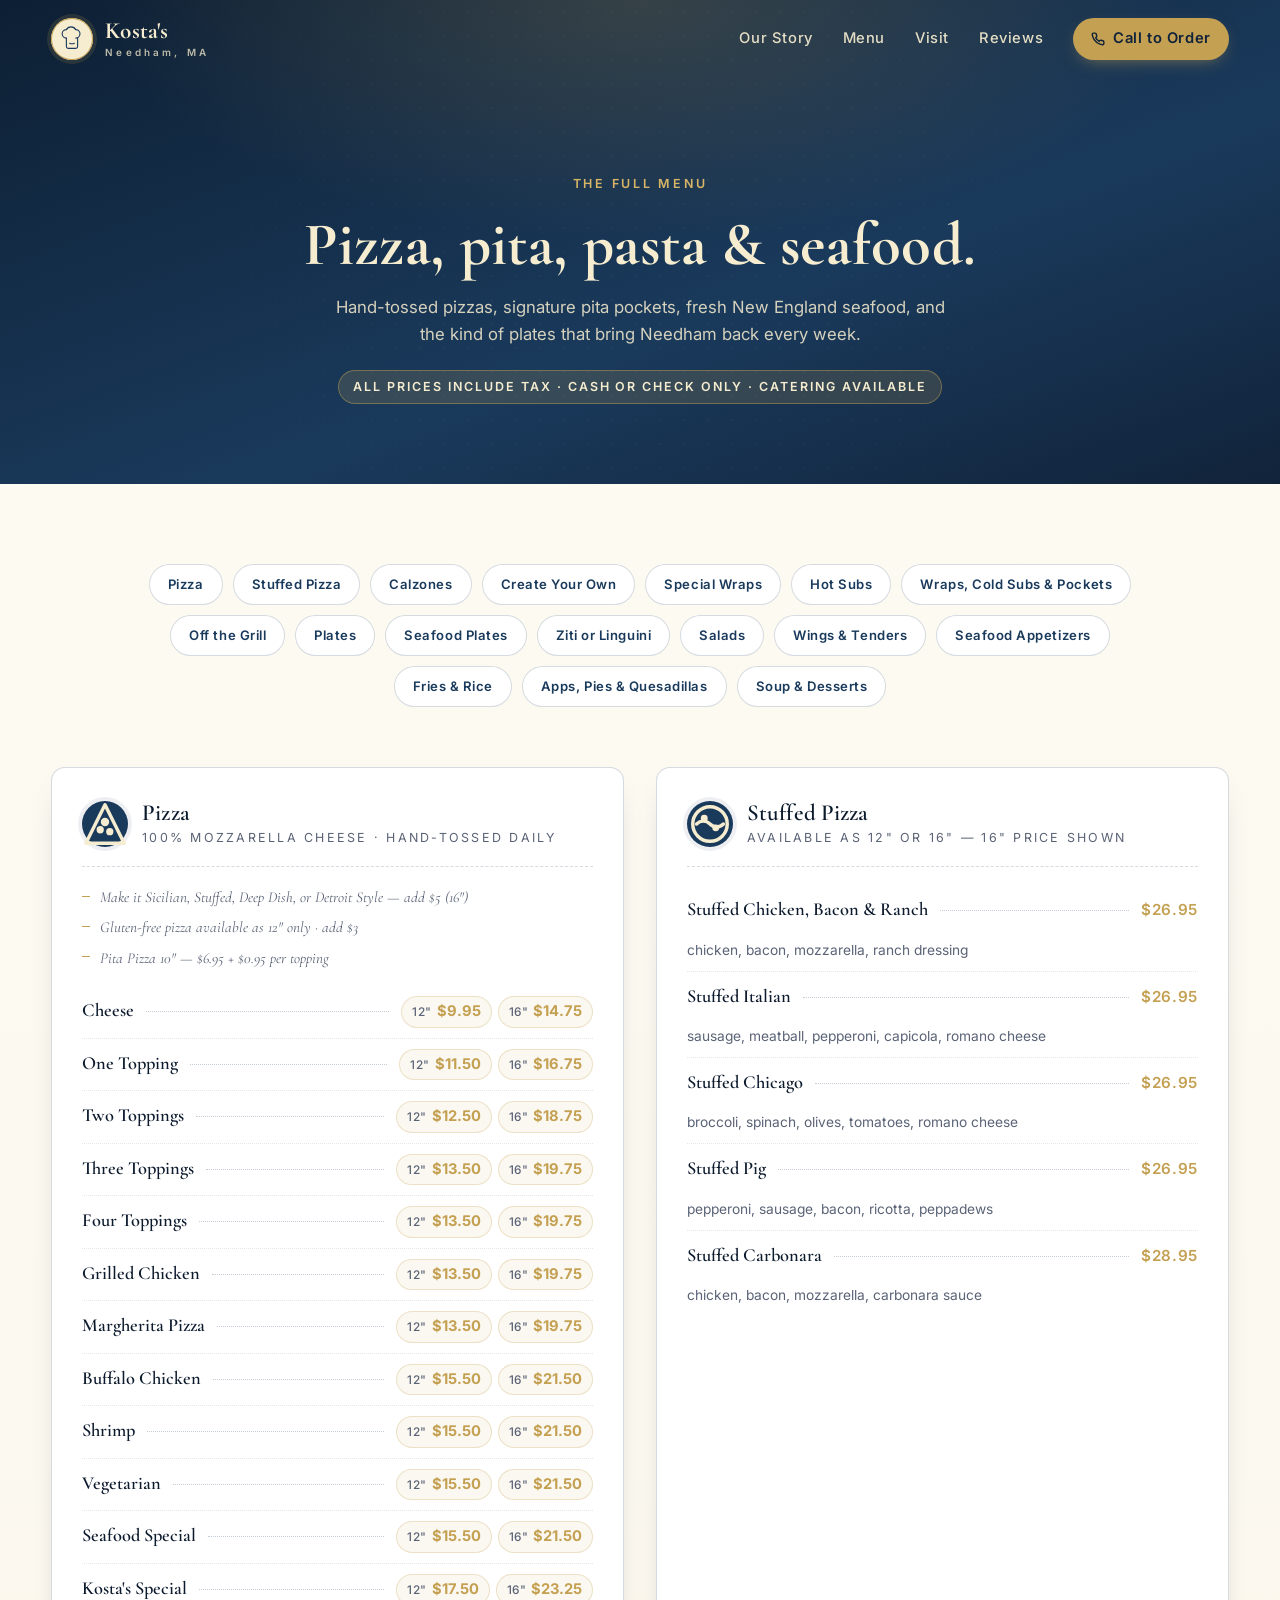
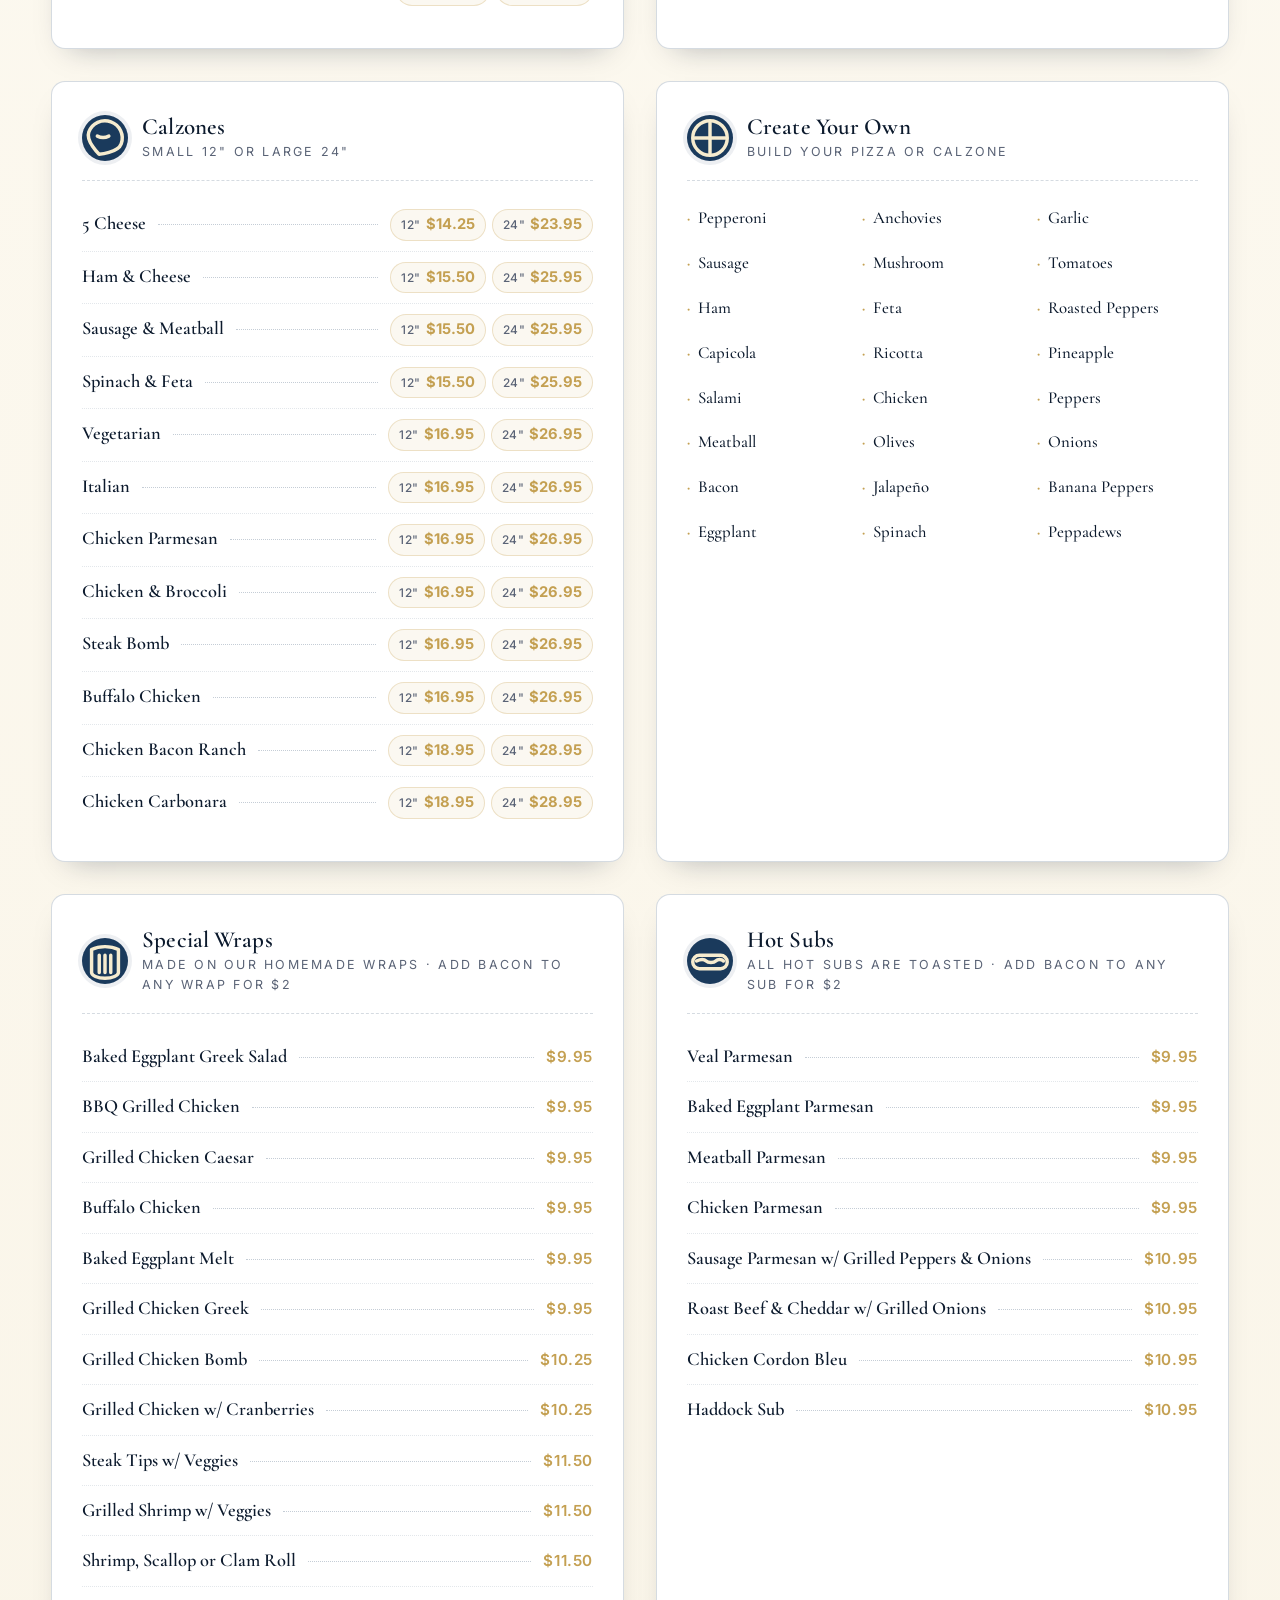
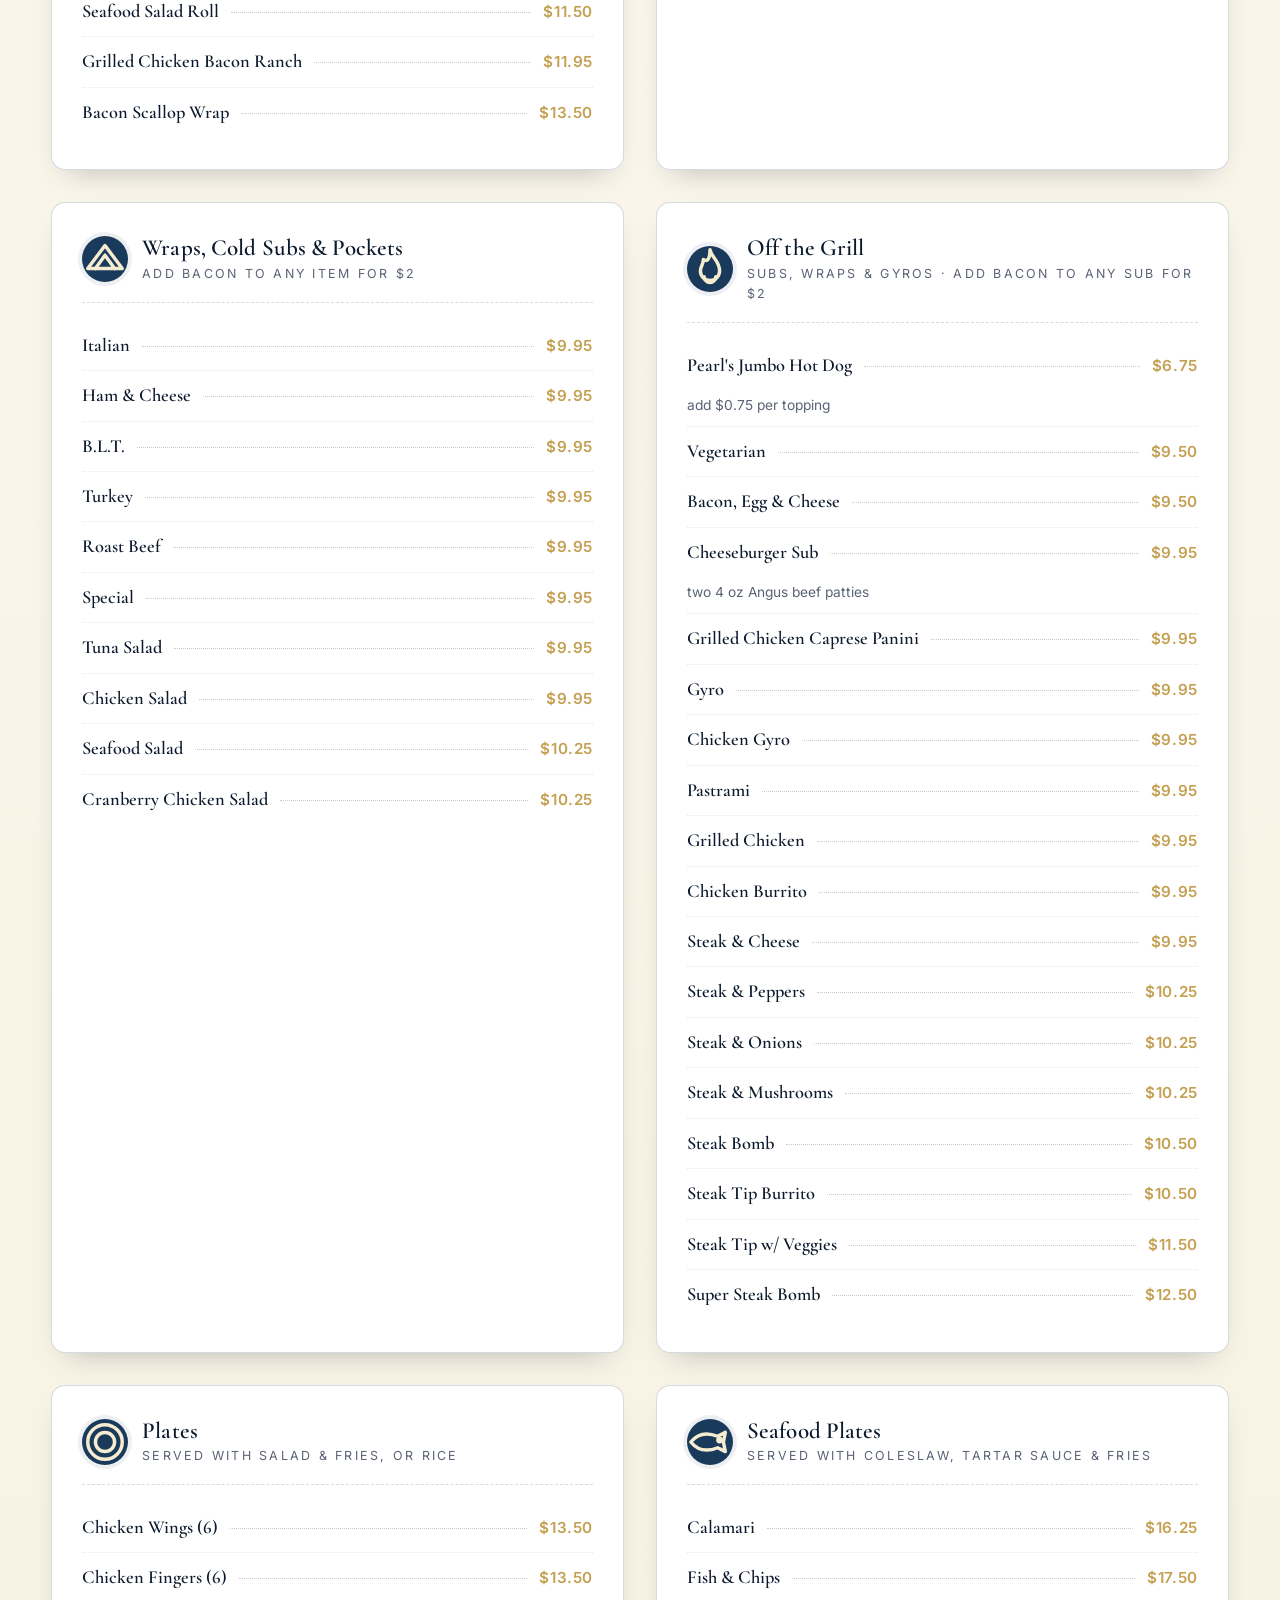
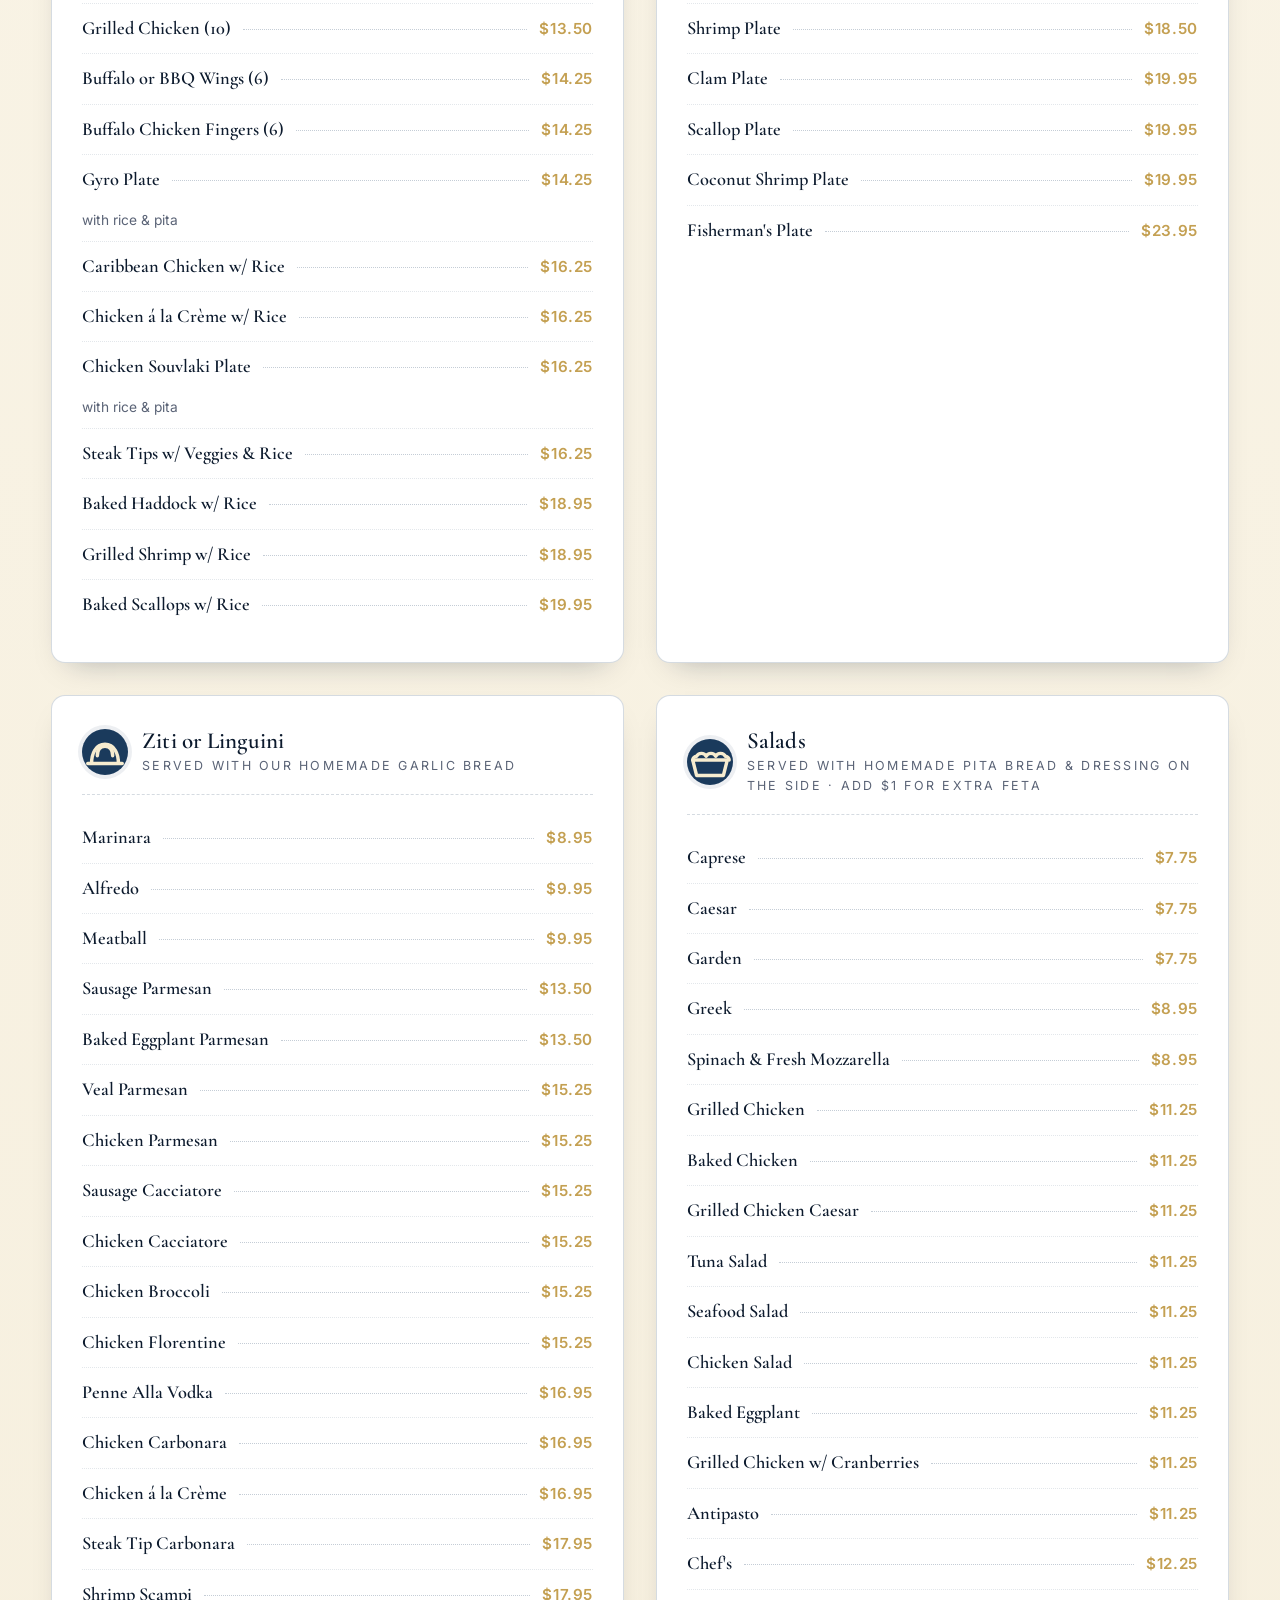
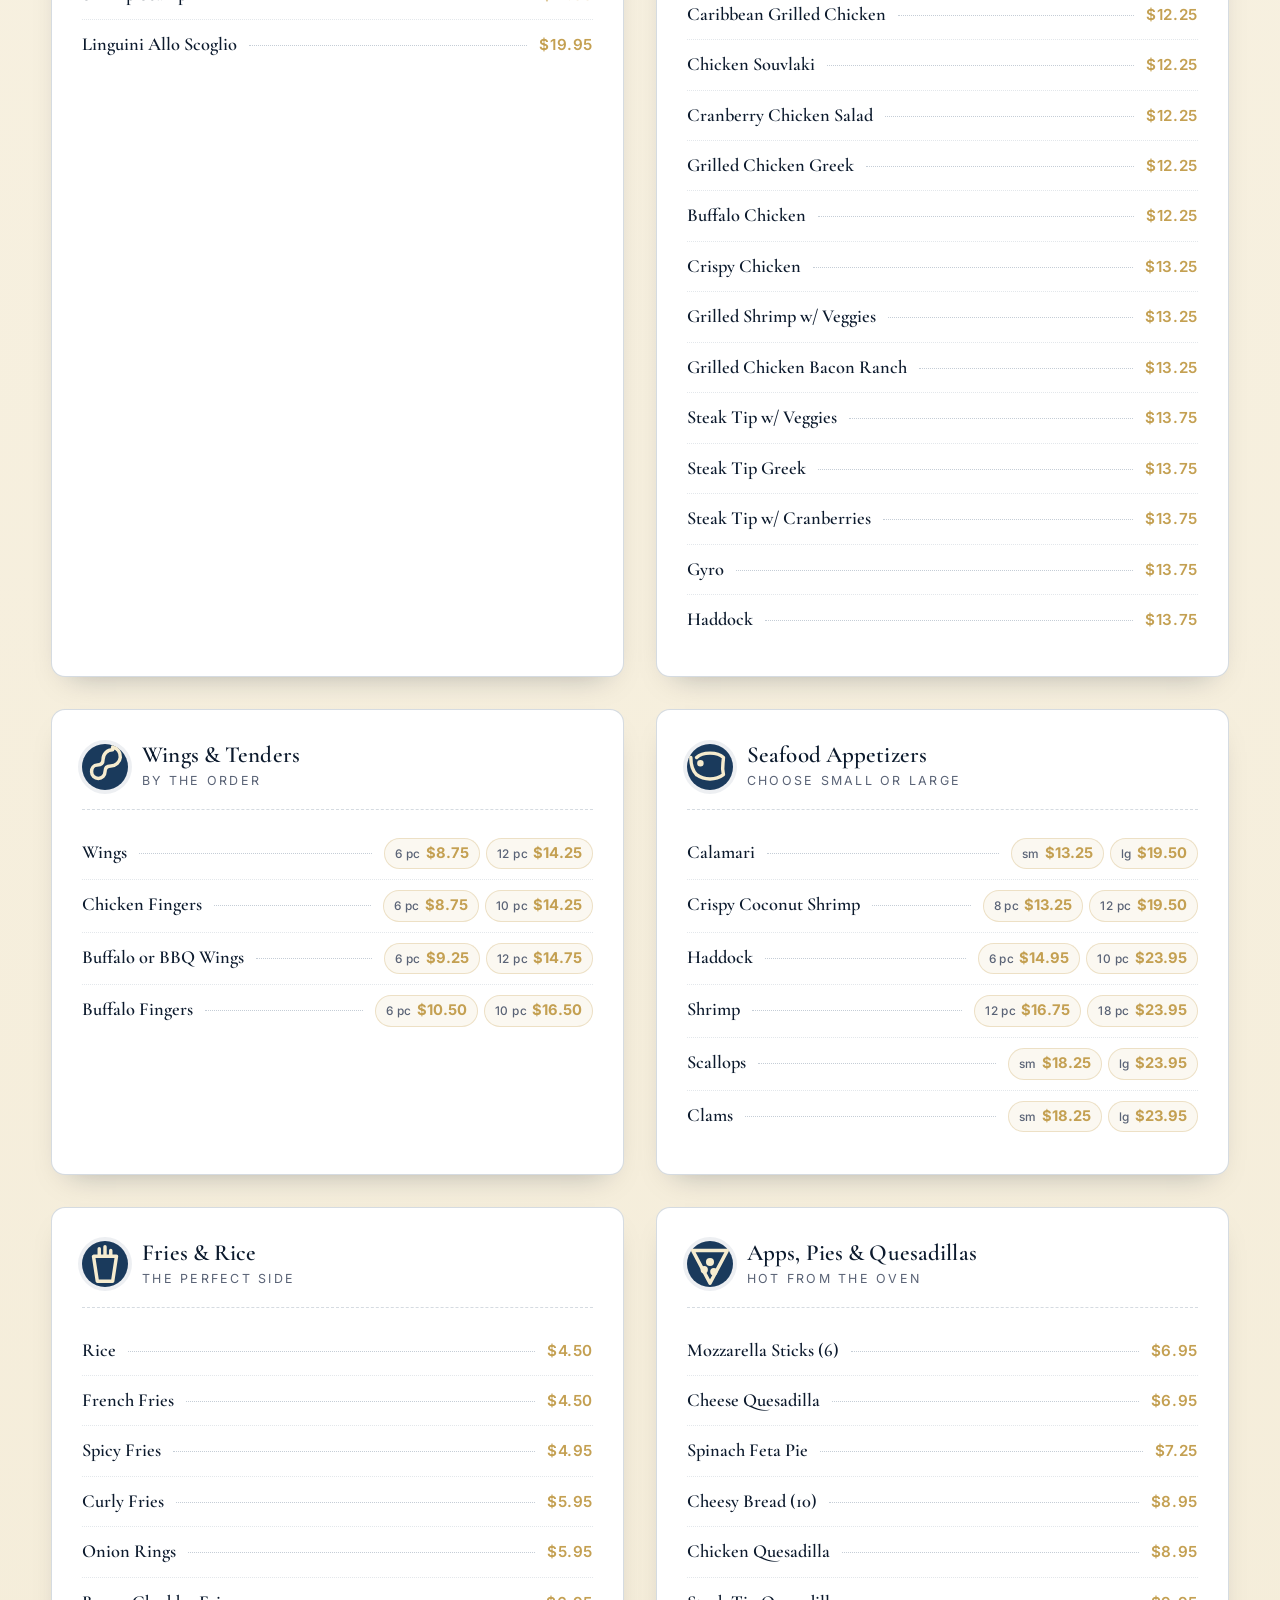
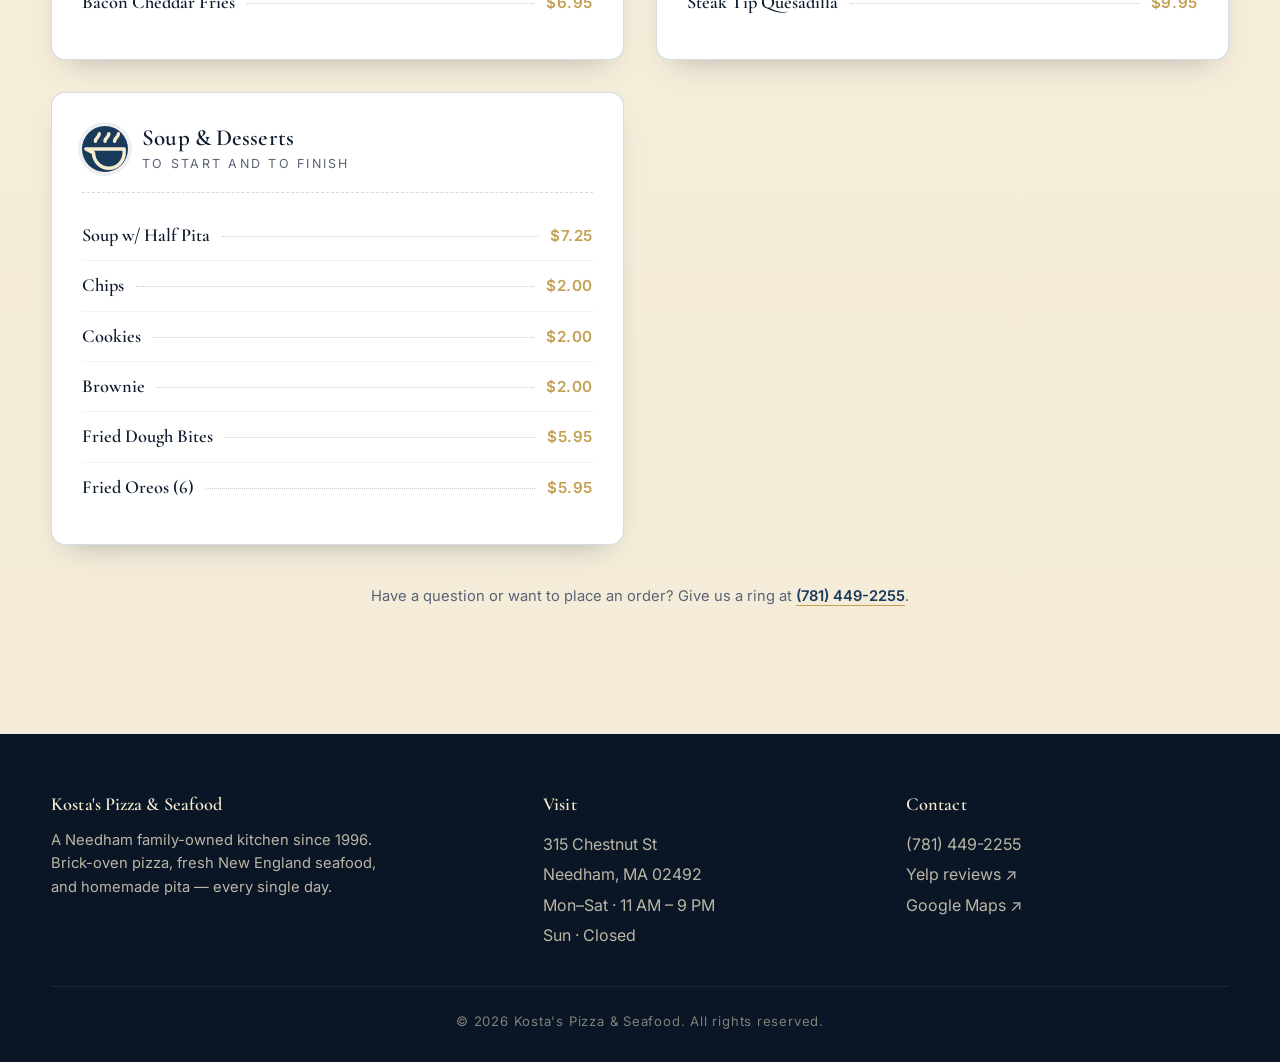
==== menu.html @ f95bff5a "Add files via upload" ====
<!doctype html>
<html lang="en">
<head>
<meta charset="utf-8" />
<meta name="viewport" content="width=device-width, initial-scale=1" />
<title>Menu — Kosta's Pizza &amp; Seafood, Needham MA</title>
<meta name="description" content="The full menu for Kosta's Pizza & Seafood in Needham, MA — pizza, calzones, stuffed pizzas, salads, hot subs, special wraps, pasta, seafood and more." />
<link rel="preconnect" href="https://fonts.googleapis.com">
<link rel="preconnect" href="https://fonts.gstatic.com" crossorigin>
<link href="https://fonts.googleapis.com/css2?family=Cormorant+Garamond:ital,wght@0,400;0,500;0,600;0,700;1,400&family=Inter:wght@300;400;500;600;700&family=Pinyon+Script&display=swap" rel="stylesheet">
<link rel="stylesheet" href="styles.css">
</head>
<body>

<!-- ====== NAV ====== -->
<nav class="nav" id="nav">
  <div class="container nav-inner">
    <a href="index.html" class="brand" aria-label="Kosta's home">
      <span class="brand-mark" aria-hidden="true">
        <svg viewBox="0 0 64 64" fill="none" stroke="currentColor" stroke-width="2.4" stroke-linecap="round" stroke-linejoin="round">
          <path d="M20 30c-5 0-9-4-9-9s4-9 9-9c2-4 6-6 10-6s8 2 10 6c5 0 9 4 9 9s-4 9-9 9"/>
          <path d="M20 30v18a4 4 0 0 0 4 4h16a4 4 0 0 0 4-4V30"/>
          <path d="M27 41c2 1 8 1 10 0"/>
        </svg>
      </span>
      <span class="brand-name">Kosta's<span>Needham, MA</span></span>
    </a>
    <button class="nav-toggle" id="navToggle" aria-label="Toggle menu" aria-expanded="false">
      <svg width="26" height="26" viewBox="0 0 24 24" fill="none" stroke="currentColor" stroke-width="2"><path d="M4 7h16M4 12h16M4 17h16"/></svg>
    </button>
    <div class="nav-links" id="navLinks">
      <a href="index.html#story">Our Story</a>
      <a href="menu.html">Menu</a>
      <a href="index.html#visit">Visit</a>
      <a href="index.html#reviews">Reviews</a>
      <a class="nav-cta" href="tel:+17814492255">
        <svg width="14" height="14" viewBox="0 0 24 24" fill="none" stroke="currentColor" stroke-width="2.4" stroke-linecap="round"><path d="M22 16.92v3a2 2 0 0 1-2.18 2 19.86 19.86 0 0 1-8.63-3.07 19.5 19.5 0 0 1-6-6A19.86 19.86 0 0 1 2.12 4.18 2 2 0 0 1 4.11 2h3a2 2 0 0 1 2 1.72c.13.97.37 1.92.7 2.83a2 2 0 0 1-.45 2.11L8.09 9.91a16 16 0 0 0 6 6l1.25-1.27a2 2 0 0 1 2.11-.45c.91.33 1.86.57 2.83.7A2 2 0 0 1 22 16.92z"/></svg>
        Call to Order
      </a>
    </div>
  </div>
</nav>

<!-- ====== PAGE HEADER ====== -->
<header class="page-header">
  <div class="container">
    <span class="eyebrow">The Full Menu</span>
    <h1>Pizza, pita, pasta &amp; seafood.</h1>
    <p>Hand-tossed pizzas, signature pita pockets, fresh New England seafood, and the kind of plates that bring Needham back every week.</p>
    <div class="menu-note-pill">All prices include tax · Cash or check only · Catering available</div>
  </div>
</header>

<!-- ====== MENU ====== -->
<section class="menu" id="menu" style="padding-bottom:110px">
  <div class="container">

    <nav class="menu-jump reveal" id="menuJump" aria-label="Menu categories"></nav>

    <div class="menu-categories" id="menuCategories"></div>

    <p class="menu-note reveal">
      Have a question or want to place an order? Give us a ring at
      <a href="tel:+17814492255">(781) 449-2255</a>.
    </p>
  </div>
</section>

<!-- ====== FOOTER ====== -->
<footer>
  <div class="container">
    <div class="footer-grid">
      <div class="footer-brand">
        <h4>Kosta's Pizza &amp; Seafood</h4>
        <p>A Needham family-owned kitchen since 1996. Brick-oven pizza, fresh New England seafood, and homemade pita — every single day.</p>
      </div>
      <div>
        <h4>Visit</h4>
        <p style="line-height:1.9;margin:0">
          315 Chestnut St<br/>
          Needham, MA 02492<br/>
          Mon–Sat · 11 AM – 9 PM<br/>
          Sun · Closed
        </p>
      </div>
      <div>
        <h4>Contact</h4>
        <p style="line-height:1.9;margin:0">
          <a href="tel:+17814492255">(781) 449-2255</a><br/>
          <a href="https://www.yelp.com/biz/kostas-pizza-and-seafood-needham" target="_blank" rel="noopener">Yelp reviews ↗</a><br/>
          <a href="https://www.google.com/maps/dir/?api=1&destination=315+Chestnut+St+Needham+MA" target="_blank" rel="noopener">Google Maps ↗</a>
        </p>
      </div>
    </div>
    <div class="copyright">© <span id="year"></span> Kosta's Pizza &amp; Seafood. All rights reserved.</div>
  </div>
</footer>

<script src="menu.js"></script>
<script src="site.js"></script>
</body>
</html>
---- styles.css ----
/* =====================================================================
   Kosta's Pizza & Seafood — Shared site styles
   Loaded by index.html and menu.html.
   ===================================================================== */

:root{
  --navy:#1a3a5c;
  --navy-deep:#11233a;
  --navy-ink:#0c1a2d;
  --cream:#f6eccf;
  --cream-soft:#fbf5e4;
  --paper:#fdfaf2;
  --gold:#c4a052;
  --gold-bright:#d8b566;
  --ink:#1a2236;
  --muted:#5a6376;
  --line:rgba(26,58,92,.18);
  --shadow-lg:0 30px 60px -25px rgba(12,26,45,.45);
  --shadow-md:0 14px 30px -18px rgba(12,26,45,.35);
}

*{box-sizing:border-box}
html{scroll-behavior:smooth}
body{
  margin:0;
  font-family:'Inter', system-ui, -apple-system, Segoe UI, Roboto, sans-serif;
  color:var(--ink);
  background:var(--paper);
  line-height:1.6;
  -webkit-font-smoothing:antialiased;
}
img{max-width:100%;display:block}
a{color:inherit}

h1,h2,h3,h4{
  font-family:'Cormorant Garamond', Georgia, serif;
  font-weight:600;
  letter-spacing:.005em;
  color:var(--navy-ink);
  margin:0 0 .4em;
  line-height:1.15;
}
h1{font-size:clamp(2.6rem, 5.8vw, 5rem); font-weight:700}
h2{font-size:clamp(2rem, 3.6vw, 3rem)}
h3{font-size:clamp(1.25rem, 1.8vw, 1.5rem)}
p{margin:0 0 1em}
.script{font-family:'Pinyon Script', cursive; font-weight:400}
.eyebrow{
  font-family:'Inter', sans-serif;
  font-weight:600;
  text-transform:uppercase;
  letter-spacing:.22em;
  font-size:.78rem;
  color:var(--gold);
  margin-bottom:1rem;
  display:inline-block;
}

.container{
  width:min(1180px, 92%);
  margin:0 auto;
}

/* ------------------ NAV ------------------ */
.nav{
  position:fixed;
  inset:0 0 auto 0;
  z-index:50;
  padding:18px 0;
  transition:background .3s ease, box-shadow .3s ease, padding .3s ease;
}
.nav.scrolled{
  background:rgba(253,250,242,.96);
  box-shadow:0 1px 0 var(--line);
  padding:10px 0;
  backdrop-filter:saturate(160%) blur(8px);
}
.nav-inner{
  display:flex;
  align-items:center;
  justify-content:space-between;
  gap:20px;
}
.brand{
  display:flex;align-items:center;gap:12px;
  text-decoration:none;color:var(--cream);
}
.nav.scrolled .brand{color:var(--navy-ink)}
.brand-mark{
  width:42px;height:42px;border-radius:50%;
  background:var(--cream);
  display:grid;place-items:center;
  box-shadow:0 0 0 1px var(--gold) inset, 0 0 0 4px rgba(196,160,82,.15);
  overflow:hidden;
}
.brand-mark svg{width:30px;height:30px;color:var(--navy)}
.brand-name{
  font-family:'Cormorant Garamond', serif;
  font-weight:700;font-size:1.45rem;letter-spacing:.01em;
  line-height:1;
}
.brand-name span{display:block;font-size:.62rem;letter-spacing:.32em;font-family:'Inter',sans-serif;font-weight:600;opacity:.75;margin-top:4px}

.nav-links{display:flex;align-items:center;gap:30px}
.nav-links a{
  color:var(--cream); text-decoration:none;
  font-size:.92rem;font-weight:500;letter-spacing:.04em;
  transition:color .2s ease, opacity .2s;
  opacity:.92;
}
.nav.scrolled .nav-links a{color:var(--navy-ink)}
.nav-links a:hover{color:var(--gold-bright); opacity:1}
.nav.scrolled .nav-links a:hover{color:var(--gold)}
.nav-cta{
  display:inline-flex;align-items:center;gap:8px;
  background:var(--gold);color:var(--navy-deep)!important;
  padding:9px 18px;border-radius:999px;
  font-weight:600!important;
  opacity:1!important;
  box-shadow:0 6px 18px -8px rgba(196,160,82,.7);
  transition:transform .2s ease, box-shadow .2s ease;
}
.nav-cta:hover{transform:translateY(-1px);box-shadow:0 10px 22px -8px rgba(196,160,82,.85);color:var(--navy-deep)!important}

.nav-toggle{
  display:none;background:none;border:0;color:var(--cream);cursor:pointer;padding:8px;
}
.nav.scrolled .nav-toggle{color:var(--navy-ink)}

/* ------------------ HERO (homepage) ------------------ */
.hero{
  position:relative;
  min-height:100vh;
  color:var(--cream);
  display:flex;align-items:center;justify-content:center;
  text-align:center;
  overflow:hidden;
  isolation:isolate;
  padding:140px 0 80px;
}
.hero::before{
  content:"";
  position:absolute;inset:0;z-index:-2;
  background:
    radial-gradient(1200px 600px at 50% 10%, rgba(196,160,82,.22), transparent 60%),
    radial-gradient(900px 500px at 50% 110%, rgba(196,160,82,.18), transparent 65%),
    linear-gradient(160deg, #0d1f33 0%, #1a3a5c 55%, #11233a 100%);
}
.hero::after{
  content:"";
  position:absolute;inset:0;z-index:-1;opacity:.08;
  background-image:
    radial-gradient(rgba(246,236,207,.4) 1px, transparent 1px);
  background-size:24px 24px;
  mask-image:radial-gradient(circle at center, black 30%, transparent 75%);
}
.hero-logo{
  width:min(360px, 70%);
  margin:0 auto 28px;
  filter:drop-shadow(0 18px 40px rgba(0,0,0,.35));
}
.hero-logo .crest{
  display:none;          /* hidden by default — only shows if logo.png is missing */
  background:var(--cream);
  border:2px solid var(--gold);
  box-shadow:0 0 0 6px rgba(246,236,207,.08), var(--shadow-lg);
  border-radius:14px;
  padding:28px 26px 22px;
  position:relative;
}
.hero-logo.no-logo-img .crest{ display:block; }
.hero-logo .crest::before,
.hero-logo .crest::after{
  content:"";position:absolute;inset:8px;border:1px solid var(--gold);border-radius:8px;pointer-events:none;opacity:.55;
}
.hero-tag{
  font-family:'Cormorant Garamond',serif;
  font-style:italic;
  font-size:clamp(1.1rem, 1.6vw, 1.35rem);
  color:var(--cream);
  opacity:.9;
  margin:0 0 6px;
}
.hero h1{
  color:var(--cream);
  margin:0;
  font-weight:700;
}
.hero-sub{
  max-width:640px;margin:18px auto 32px;
  font-size:1.08rem;
  color:rgba(246,236,207,.85);
}
.hero-cta{display:flex;gap:14px;justify-content:center;flex-wrap:wrap}
.btn{
  display:inline-flex;align-items:center;gap:10px;
  padding:14px 26px;border-radius:999px;
  font-weight:600;font-size:.95rem;letter-spacing:.04em;
  text-decoration:none;
  transition:transform .2s ease, box-shadow .2s ease, background .2s ease, color .2s ease;
  cursor:pointer;border:0;
}
.btn-primary{background:var(--gold);color:var(--navy-deep);box-shadow:0 14px 28px -14px rgba(196,160,82,.9)}
.btn-primary:hover{transform:translateY(-2px);background:var(--gold-bright)}
.btn-ghost{
  background:transparent;color:var(--cream);
  box-shadow:inset 0 0 0 1.5px rgba(246,236,207,.65);
}
.btn-ghost:hover{background:rgba(246,236,207,.1);transform:translateY(-2px)}
.btn-dark{background:var(--navy);color:var(--cream);box-shadow:0 14px 28px -16px rgba(26,58,92,.6)}
.btn-dark:hover{background:var(--navy-deep);transform:translateY(-2px);color:var(--cream)}

.hero-scroll{
  position:absolute;bottom:24px;left:50%;transform:translateX(-50%);
  color:var(--cream);opacity:.7;font-size:.75rem;letter-spacing:.3em;text-transform:uppercase;
  text-decoration:none;
}
.hero-scroll svg{display:block;margin:6px auto 0;animation:bob 2.2s ease-in-out infinite}
@keyframes bob{0%,100%{transform:translateY(0)}50%{transform:translateY(6px)}}

/* ------------------ PAGE HEADER (menu page) ------------------ */
.page-header{
  position:relative;
  padding:170px 0 80px;
  text-align:center;
  color:var(--cream);
  overflow:hidden;isolation:isolate;
}
.page-header::before{
  content:"";position:absolute;inset:0;z-index:-2;
  background:
    radial-gradient(900px 400px at 50% 0%, rgba(196,160,82,.2), transparent 60%),
    linear-gradient(160deg, #0d1f33 0%, #1a3a5c 60%, #11233a 100%);
}
.page-header::after{
  content:"";position:absolute;inset:0;z-index:-1;opacity:.08;
  background-image:radial-gradient(rgba(246,236,207,.4) 1px, transparent 1px);
  background-size:24px 24px;
  mask-image:radial-gradient(circle at center, black 30%, transparent 80%);
}
.page-header h1{color:var(--cream);margin:0 0 .2em;font-size:clamp(2.4rem, 4.8vw, 3.8rem)}
.page-header .eyebrow{color:var(--gold-bright)}
.page-header p{max-width:620px;margin:14px auto 0;color:rgba(246,236,207,.85);font-size:1.05rem}
.page-header .menu-note-pill{
  background:rgba(196,160,82,.18);
  border-color:rgba(196,160,82,.45);
  color:var(--cream);
  margin-top:22px;
}

/* ------------------ SECTIONS ------------------ */
section{padding:110px 0;position:relative}
.section-head{text-align:center;margin-bottom:60px}
.section-head p{color:var(--muted);max-width:620px;margin:6px auto 0}
.rule{
  width:60px;height:2px;background:var(--gold);margin:18px auto 0;border-radius:2px;
  box-shadow:0 0 0 4px rgba(196,160,82,.12);
}

/* About */
.about{background:var(--paper)}
.about-grid{
  display:grid;grid-template-columns:1.05fr 1fr;gap:60px;align-items:center;
}
.about-card{
  background:var(--cream-soft);
  border:1px solid var(--line);
  border-radius:16px;
  padding:42px 38px;
  box-shadow:var(--shadow-md);
  position:relative;
}
.about-card::before{
  content:"";position:absolute;inset:10px;border:1px solid rgba(196,160,82,.45);border-radius:10px;pointer-events:none;
}
.about-card .est{
  font-family:'Pinyon Script', cursive;
  color:var(--gold);
  font-size:2.2rem;line-height:1;margin-bottom:12px;
}
.about-card h2{margin-bottom:18px}
.about-card p{color:#2a3346;font-size:1.04rem}
.about-stats{
  display:grid;grid-template-columns:repeat(3, 1fr);gap:14px;margin-top:26px;
}
.stat{
  text-align:center;padding:18px 8px;
  border:1px solid var(--line);border-radius:10px;background:#fff;
}
.stat b{
  display:block;font-family:'Cormorant Garamond',serif;color:var(--navy);
  font-size:1.8rem;font-weight:700;line-height:1;
}
.stat span{font-size:.7rem;letter-spacing:.18em;text-transform:uppercase;color:var(--muted)}

.about-photo{
  aspect-ratio:4/5;
  border-radius:16px;
  background:
    linear-gradient(180deg, rgba(12,26,45,.0) 50%, rgba(12,26,45,.55) 100%),
    radial-gradient(circle at 30% 30%, #c08a4b, #6c3a17 70%);
  box-shadow:var(--shadow-lg);
  position:relative;overflow:hidden;
  display:grid;place-items:center;
  color:var(--cream);
}
.about-photo::after{
  content:"Wood-fired since 1996";
  position:absolute;bottom:20px;left:24px;right:24px;
  font-family:'Cormorant Garamond',serif;font-style:italic;font-size:1.05rem;
  opacity:.9;
}
.about-photo svg{width:35%;opacity:.85}

/* Menu Highlights (homepage) */
.highlights{
  background:linear-gradient(180deg, var(--paper) 0%, #f4ecd8 100%);
}
.highlights-grid{
  display:grid;grid-template-columns:repeat(3, 1fr);gap:28px;
  margin-bottom:50px;
}
.highlight-card{
  background:#fff;border:1px solid var(--line);border-radius:16px;
  padding:38px 30px;
  text-align:center;
  box-shadow:var(--shadow-md);
  transition:transform .3s ease, box-shadow .3s ease;
  position:relative;
}
.highlight-card:hover{transform:translateY(-6px);box-shadow:0 28px 50px -22px rgba(12,26,45,.5)}
.highlight-card .icon{
  width:64px;height:64px;margin:0 auto 18px;border-radius:50%;
  background:var(--navy);color:var(--cream);
  display:grid;place-items:center;
  box-shadow:0 0 0 6px rgba(26,58,92,.08);
}
.highlight-card .icon svg{width:30px;height:30px}
.highlight-card h3{margin-bottom:8px}
.highlight-card p{color:var(--muted);font-size:.95rem;margin:0}
.highlight-card .from{
  display:inline-block;margin-top:14px;
  font-family:'Cormorant Garamond',serif;font-style:italic;
  color:var(--gold);font-size:1.05rem;
}
.highlights .cta-row{
  text-align:center;
}

/* Menu (full menu page) */
.menu{
  background:linear-gradient(180deg, var(--paper) 0%, #f4ecd8 100%);
  padding-top:80px;
}
.menu-categories{
  display:grid;
  grid-template-columns:repeat(2, 1fr);
  gap:32px;
}
.menu-card{
  background:#fff;
  border:1px solid var(--line);
  border-radius:14px;
  padding:32px 30px;
  box-shadow:var(--shadow-md);
  position:relative;
  transition:transform .3s ease, box-shadow .3s ease;
  scroll-margin-top:90px;     /* offset for sticky nav when jumping */
}
.menu-card:hover{transform:translateY(-4px);box-shadow:0 24px 40px -22px rgba(12,26,45,.45)}
.menu-card-head{
  display:flex;align-items:center;gap:14px;
  padding-bottom:18px;margin-bottom:18px;
  border-bottom:1px dashed var(--line);
}
.menu-card-head .icon{
  width:46px;height:46px;border-radius:50%;
  background:var(--navy);color:var(--cream);
  display:grid;place-items:center;flex:0 0 auto;
  box-shadow:0 0 0 4px rgba(26,58,92,.08);
}
.menu-card-head h3{margin:0}
.menu-card-head small{color:var(--muted);font-size:.78rem;letter-spacing:.18em;text-transform:uppercase;display:block;margin-top:2px}

/* Category notes (small italic bullets under category head) */
.cat-notes{
  list-style:none;padding:0;margin:0 0 16px;
  display:flex;flex-direction:column;gap:6px;
}
.cat-notes li{
  font-family:'Cormorant Garamond',serif;font-style:italic;
  font-size:.95rem;color:var(--muted);
  padding-left:18px;position:relative;
}
.cat-notes li::before{
  content:"";position:absolute;left:0;top:.7em;
  width:8px;height:1px;background:var(--gold);
}

.menu-list{list-style:none;padding:0;margin:0}
.menu-list li{
  display:flex;align-items:baseline;gap:12px;
  padding:10px 0;
  border-bottom:1px dotted rgba(26,58,92,.12);
  flex-wrap:wrap;
}
.menu-list li:last-child{border-bottom:0}
.menu-list .name{
  font-family:'Cormorant Garamond',serif;
  font-size:1.15rem;color:var(--navy-ink);font-weight:600;
  flex:0 0 auto;
}
.menu-list .dots{
  flex:1;border-bottom:1px dotted rgba(26,58,92,.25);
  transform:translateY(-4px);
}
.menu-list .price{
  color:var(--gold);font-weight:600;font-size:.95rem;letter-spacing:.04em;
  flex:0 0 auto;
}
.menu-list .sizes{
  display:flex;gap:6px;flex:0 0 auto;flex-wrap:wrap;justify-content:flex-end;
}
.menu-list .size{
  display:inline-flex;align-items:baseline;gap:5px;
  background:rgba(196,160,82,.08);
  color:var(--muted);
  font-size:.74rem;letter-spacing:.04em;
  padding:3px 10px;border-radius:999px;
  font-weight:500;
  white-space:nowrap;
  border:1px solid rgba(196,160,82,.28);
}
.menu-list .size b{color:var(--gold);font-weight:700;font-size:.92rem;letter-spacing:0}
.menu-list .desc{
  display:block;width:100%;color:var(--muted);font-size:.86rem;margin-top:2px;
}

/* Toppings grid (Create Your Own) */
.toppings-grid{
  display:grid;
  grid-template-columns:repeat(3, 1fr);
  gap:6px 14px;
}
.toppings-grid li{
  display:block;border-bottom:0;padding:6px 0;
  font-family:'Cormorant Garamond',serif;
  font-size:1.05rem;color:var(--navy-ink);font-weight:500;
}
.toppings-grid li::before{
  content:"·";color:var(--gold);font-weight:700;margin-right:8px;
}

.menu-jump{
  display:flex;flex-wrap:wrap;gap:10px;justify-content:center;
  max-width:1000px;margin:0 auto 60px;
}
.menu-jump a{
  text-decoration:none;
  background:#fff;
  color:var(--navy);
  padding:9px 18px;border-radius:999px;
  font-size:.82rem;font-weight:600;letter-spacing:.04em;
  border:1px solid var(--line);
  transition:all .2s ease;
}
.menu-jump a:hover{
  background:var(--navy);color:var(--cream);border-color:var(--navy);
  transform:translateY(-1px);
  box-shadow:0 8px 18px -10px rgba(26,58,92,.6);
}
.menu-note-pill{
  display:inline-block;
  background:rgba(196,160,82,.12);
  border:1px solid rgba(196,160,82,.35);
  color:var(--navy-ink);
  font-size:.78rem;letter-spacing:.16em;text-transform:uppercase;font-weight:600;
  padding:6px 14px;border-radius:999px;margin-top:14px;
}
.menu-note{
  text-align:center;margin-top:40px;color:var(--muted);font-size:.92rem;
}
.menu-note a{color:var(--navy);font-weight:600;text-decoration:underline;text-decoration-color:var(--gold);text-underline-offset:4px}

/* Visit (Location & Hours) */
.visit{background:var(--navy-ink);color:var(--cream)}
.visit h2{color:var(--cream)}
.visit .eyebrow{color:var(--gold-bright)}
.visit-grid{
  display:grid;grid-template-columns:1fr 1fr;gap:50px;align-items:stretch;
}
.visit-info{
  display:flex;flex-direction:column;gap:22px;
}
.info-card{
  background:rgba(246,236,207,.06);
  border:1px solid rgba(246,236,207,.12);
  border-radius:14px;
  padding:24px 26px;
  backdrop-filter:blur(6px);
}
.info-card h3{color:var(--cream);margin-bottom:10px}
.info-card p, .info-card a{color:rgba(246,236,207,.85);text-decoration:none}
.info-card a:hover{color:var(--gold-bright)}
.hours-table{width:100%;border-collapse:collapse;margin-top:6px}
.hours-table td{padding:7px 0;font-size:.95rem;border-bottom:1px dotted rgba(246,236,207,.18)}
.hours-table tr:last-child td{border-bottom:0}
.hours-table td:last-child{text-align:right;color:var(--cream)}
.closed{color:#e6a48a !important}
.visit-map{
  border-radius:14px;overflow:hidden;
  box-shadow:var(--shadow-lg);
  min-height:420px;
  border:1px solid rgba(246,236,207,.18);
}
.visit-map iframe{width:100%;height:100%;border:0;min-height:420px;filter:saturate(.9) contrast(1.02)}

/* Reviews / Yelp */
.reviews{
  background:linear-gradient(180deg, #f4ecd8 0%, var(--paper) 100%);
  text-align:center;
}
.reviews-card{
  max-width:760px;margin:0 auto;
  background:#fff;border:1px solid var(--line);border-radius:16px;
  padding:48px 36px;
  box-shadow:var(--shadow-md);
  position:relative;
}
.reviews-card .stars{
  color:var(--gold);font-size:1.5rem;letter-spacing:.15em;margin-bottom:10px;
}
.reviews-card blockquote{
  font-family:'Cormorant Garamond',serif;font-style:italic;font-size:1.35rem;
  color:var(--navy-ink);margin:18px 0 22px;line-height:1.4;
}
.reviews-card cite{
  display:block;font-style:normal;color:var(--muted);font-size:.85rem;letter-spacing:.16em;text-transform:uppercase;margin-bottom:30px;
}

/* Footer */
footer{
  background:#0a1626;color:rgba(246,236,207,.75);
  padding:60px 0 30px;
}
.footer-grid{
  display:grid;grid-template-columns:1.4fr 1fr 1fr;gap:40px;
  padding-bottom:36px;border-bottom:1px solid rgba(246,236,207,.08);
}
footer h4{color:var(--cream);font-size:1.15rem;margin-bottom:14px}
footer a{color:rgba(246,236,207,.75);text-decoration:none}
footer a:hover{color:var(--gold-bright)}
.copyright{
  margin-top:24px;font-size:.82rem;text-align:center;color:rgba(246,236,207,.5);letter-spacing:.06em;
}
.footer-brand p{margin-top:10px;max-width:38ch;font-size:.92rem}

/* Reveal animation */
.reveal{opacity:0;transform:translateY(20px);transition:opacity .8s ease, transform .8s ease}
.reveal.in{opacity:1;transform:none}

/* Mobile */
@media (max-width: 860px){
  .nav-links{
    position:absolute;top:100%;left:0;right:0;
    background:rgba(13,31,51,.98);
    flex-direction:column;align-items:stretch;gap:0;
    padding:16px 0;
    max-height:0;overflow:hidden;transition:max-height .35s ease;
  }
  .nav.scrolled .nav-links{background:rgba(253,250,242,.98)}
  .nav-links a{padding:14px 24px;color:var(--cream)!important}
  .nav.scrolled .nav-links a{color:var(--navy-ink)!important}
  .nav-links a.nav-cta{margin:10px 24px;text-align:center;justify-content:center;color:var(--navy-deep)!important}
  .nav-links.open{max-height:520px}
  .nav-toggle{display:inline-flex}
  section{padding:80px 0}
  .about-grid, .visit-grid, .menu-categories, .highlights-grid, .footer-grid{
    grid-template-columns:1fr;gap:30px;
  }
  .about-photo{aspect-ratio:5/4;max-height:340px;width:100%}
  .visit-map{min-height:320px}
  .toppings-grid{grid-template-columns:repeat(2, 1fr)}
  .page-header{padding:130px 0 60px}
}
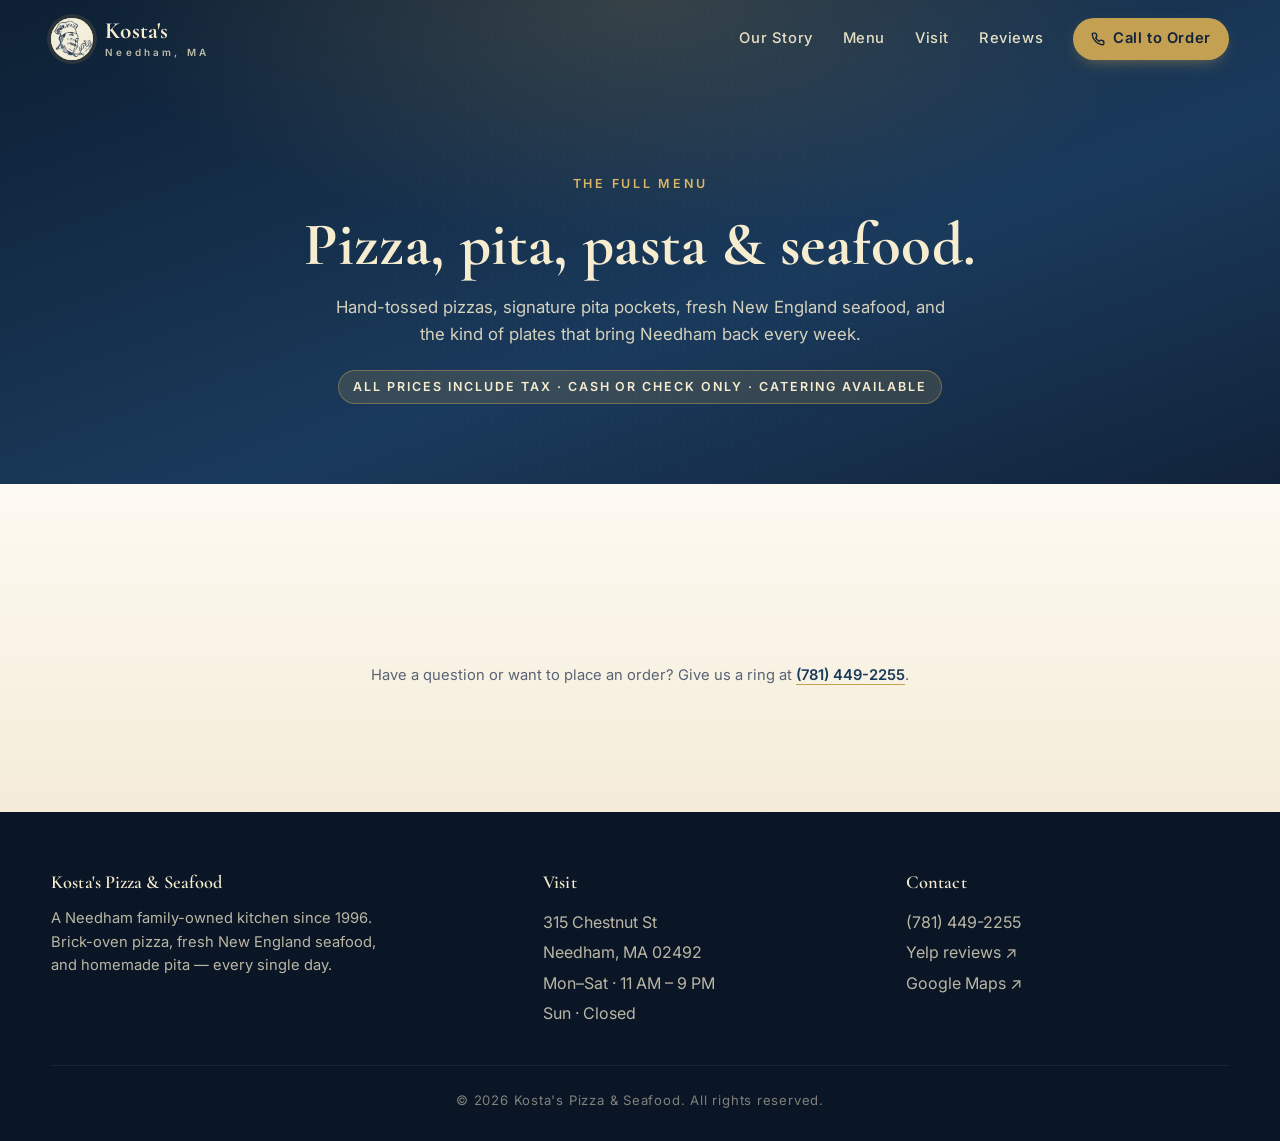
==== commit 6c68d9a6: "Add files via upload" ====
--- a/menu.html
+++ b/menu.html
@@ -17,11 +17,7 @@
   <div class="container nav-inner">
     <a href="index.html" class="brand" aria-label="Kosta's home">
       <span class="brand-mark" aria-hidden="true">
-        <svg viewBox="0 0 64 64" fill="none" stroke="currentColor" stroke-width="2.4" stroke-linecap="round" stroke-linejoin="round">
-          <path d="M20 30c-5 0-9-4-9-9s4-9 9-9c2-4 6-6 10-6s8 2 10 6c5 0 9 4 9 9s-4 9-9 9"/>
-          <path d="M20 30v18a4 4 0 0 0 4 4h16a4 4 0 0 0 4-4V30"/>
-          <path d="M27 41c2 1 8 1 10 0"/>
-        </svg>
+        <img src="chef.png" alt="">
       </span>
       <span class="brand-name">Kosta's<span>Needham, MA</span></span>
     </a>
